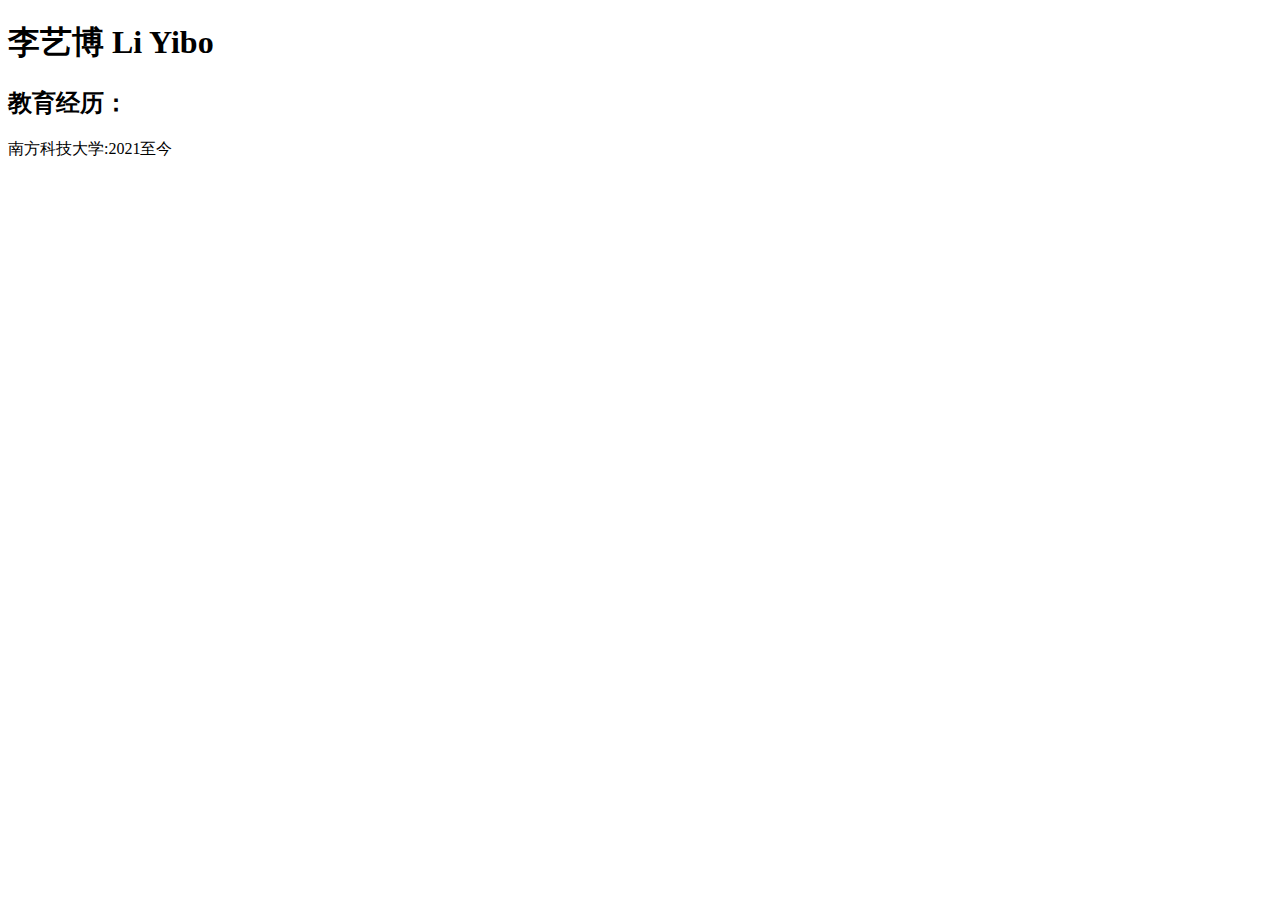
==== intro.html @ 88c1f086 "first commit" ====
<!DOCTYPE html>
<html>
    <head>
        <title>个人介绍</title>
    </head>

    <body>
        <h1>
            李艺博 Li Yibo
        </h1>
        <h2>教育经历：</h2>
        <p>南方科技大学:2021至今</p>
    </body>
</html>
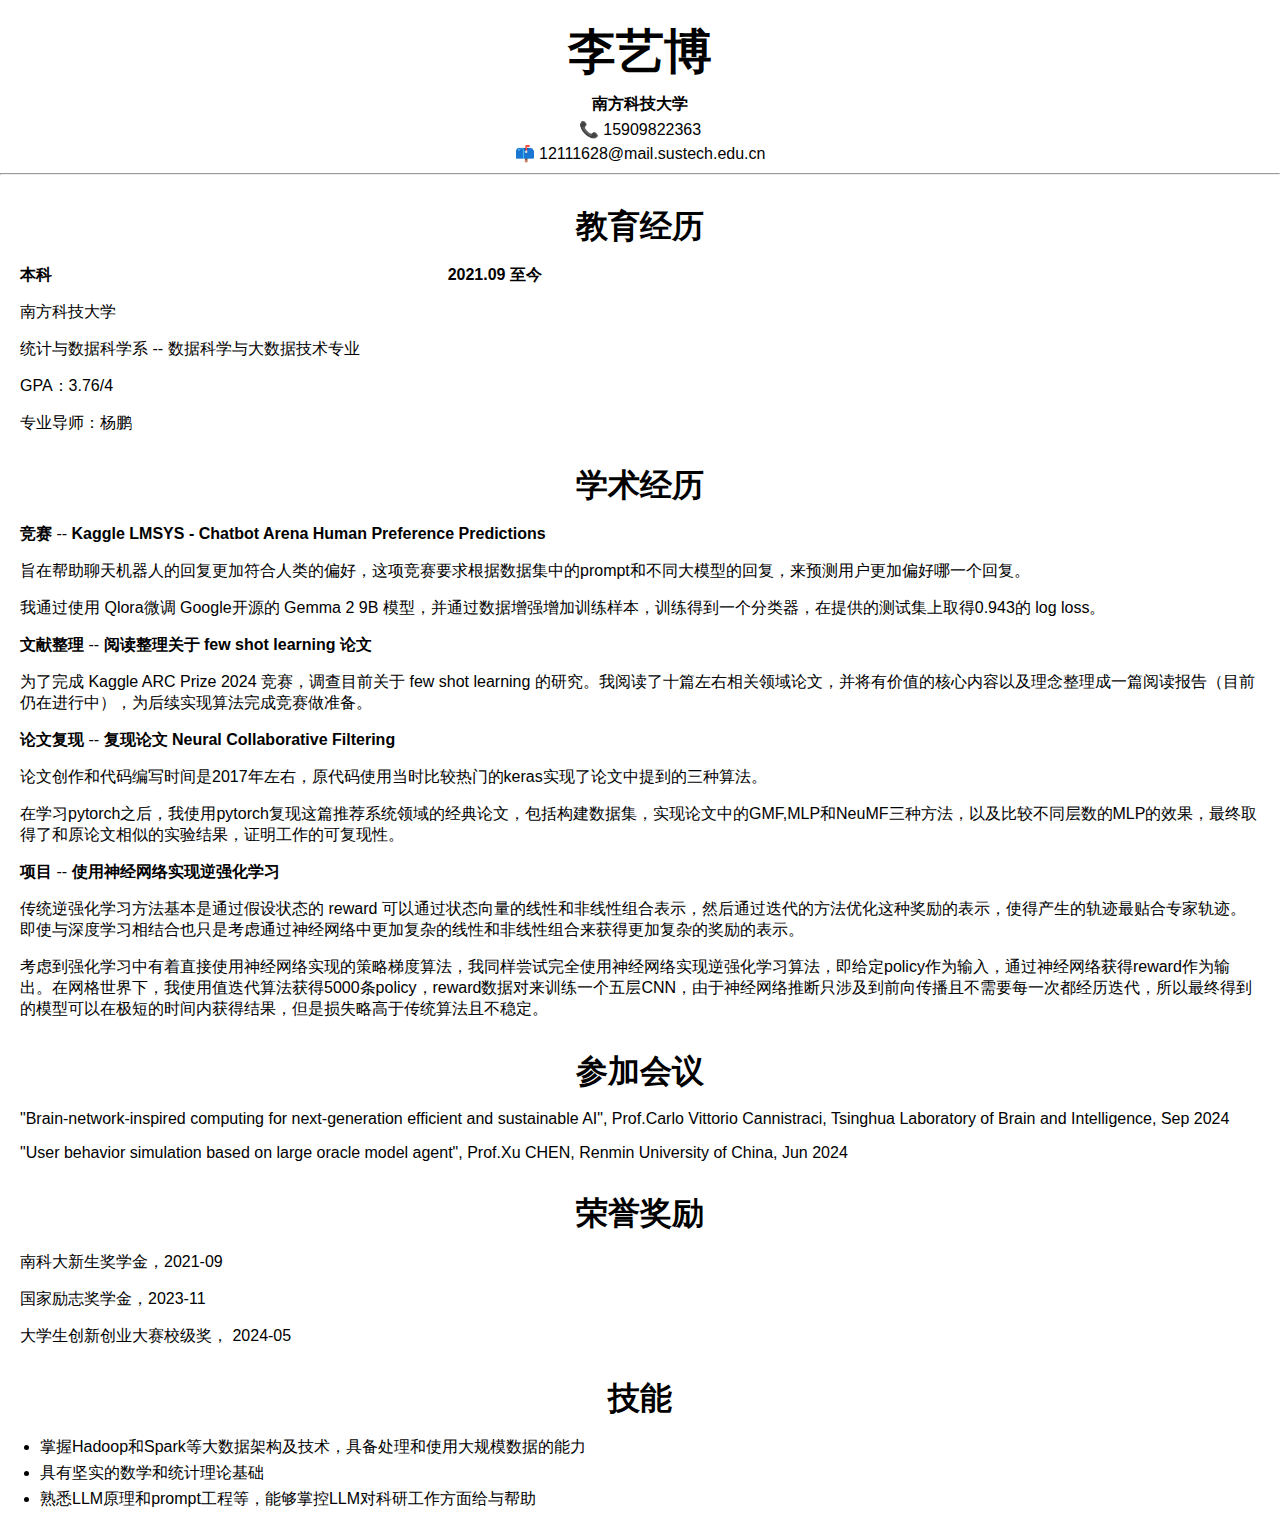
==== commit 2b443d91: "mjh" ====
--- a/intro.html
+++ b/intro.html
@@ -1,14 +1,114 @@
 <!DOCTYPE html>
 <html>
-    <head>
-        <title>个人介绍</title>
-    </head>
+<head>
+<style>
+body {
+  font-family: Arial, Helvetica, sans-serif;
+  margin: 0;
+}
 
-    <body>
-        <h1>
-            李艺博 Li Yibo
-        </h1>
-        <h2>教育经历：</h2>
-        <p>南方科技大学:2021至今</p>
-    </body>
+h1, h2 {
+  border-bottom: none;
+  text-align: center;
+}
+
+h1 {
+  font-size: 3em;
+  margin: 20px 0 10px 0;
+}
+
+h2 {
+  font-size: 2em;
+  margin: 20px 0 10px 0;
+}
+
+.info {
+  text-align: center;
+  margin: 10px 0;
+}
+
+.info p {
+  margin: 5px 0;
+}
+
+.content {
+  margin: 20px;
+}
+
+.content h2 {
+  margin-top: 30px;
+}
+
+.content p {
+  margin-bottom: 10px;
+}
+
+.content ul {
+  list-style-type: disc;
+  padding-left: 20px;
+}
+
+.content li {
+  margin-bottom: 5px;
+}
+</style>
+</head>
+<body>
+
+<div>
+  <h1>李艺博</h1>
+
+  <div class="info">
+    <p><strong>南方科技大学</strong></p>
+    <p>📞 15909822363</p>
+    <p>📫 12111628@mail.sustech.edu.cn</p>
+  </div>
+</div>
+
+<hr>
+
+<div class="content">
+  <h2>教育经历</h2>
+
+  <p><strong>本科</strong>                                                                                         <strong>2021.09 至今</strong></p>
+  <p>南方科技大学</p>
+  <p>统计与数据科学系 -- 数据科学与大数据技术专业</p>
+  <p>GPA：3.76/4</p>
+  <p>专业导师：杨鹏</p>
+
+  <h2>学术经历</h2>
+
+  <p><strong>竞赛</strong> -- <strong>Kaggle LMSYS - Chatbot Arena Human Preference Predictions</strong></p>
+  <p>旨在帮助聊天机器人的回复更加符合人类的偏好，这项竞赛要求根据数据集中的prompt和不同大模型的回复，来预测用户更加偏好哪一个回复。</p>
+  <p>我通过使用 Qlora微调 Google开源的 Gemma 2 9B 模型，并通过数据增强增加训练样本，训练得到一个分类器，在提供的测试集上取得0.943的 log loss。 </p>
+
+  <p><strong>文献整理</strong> -- <strong>阅读整理关于 few shot learning 论文</strong></p>
+  <p>为了完成 Kaggle ARC Prize 2024 竞赛，调查目前关于 few shot learning 的研究。我阅读了十篇左右相关领域论文，并将有价值的核心内容以及理念整理成一篇阅读报告（目前仍在进行中），为后续实现算法完成竞赛做准备。</p>
+
+  <p><strong>论文复现</strong> -- <strong>复现论文 Neural Collaborative Filtering</strong></p>
+  <p>论文创作和代码编写时间是2017年左右，原代码使用当时比较热门的keras实现了论文中提到的三种算法。</p>
+  <p>在学习pytorch之后，我使用pytorch复现这篇推荐系统领域的经典论文，包括构建数据集，实现论文中的GMF,MLP和NeuMF三种方法，以及比较不同层数的MLP的效果，最终取得了和原论文相似的实验结果，证明工作的可复现性。</p>
+
+  <p><strong>项目</strong> -- <strong>使用神经网络实现逆强化学习</strong></p>
+  <p>传统逆强化学习方法基本是通过假设状态的 reward 可以通过状态向量的线性和非线性组合表示，然后通过迭代的方法优化这种奖励的表示，使得产生的轨迹最贴合专家轨迹。即使与深度学习相结合也只是考虑通过神经网络中更加复杂的线性和非线性组合来获得更加复杂的奖励的表示。</p>
+  <p>考虑到强化学习中有着直接使用神经网络实现的策略梯度算法，我同样尝试完全使用神经网络实现逆强化学习算法，即给定policy作为输入，通过神经网络获得reward作为输出。在网格世界下，我使用值迭代算法获得5000条policy，reward数据对来训练一个五层CNN，由于神经网络推断只涉及到前向传播且不需要每一次都经历迭代，所以最终得到的模型可以在极短的时间内获得结果，但是损失略高于传统算法且不稳定。</p>
+
+  <h2>参加会议</h2>
+  <p>"Brain-network-inspired computing for next-generation efficient and sustainable AI", Prof.Carlo Vittorio Cannistraci, Tsinghua Laboratory of Brain and Intelligence,  Sep 2024</p>
+  <p>"User behavior simulation based on large oracle model agent", Prof.Xu CHEN, Renmin University of China, Jun 2024</p>
+
+  <h2>荣誉奖励</h2>
+  <p>南科大新生奖学金，2021-09</p>
+  <p>国家励志奖学金，2023-11</p>
+  <p>大学生创新创业大赛校级奖， 2024-05</p>
+
+  <h2>技能</h2>
+  <ul>
+    <li>掌握Hadoop和Spark等大数据架构及技术，具备处理和使用大规模数据的能力</li>
+    <li>具有坚实的数学和统计理论基础</li>
+    <li>熟悉LLM原理和prompt工程等，能够掌控LLM对科研工作方面给与帮助</li>
+  </ul>
+</div>
+
+</body>
 </html>